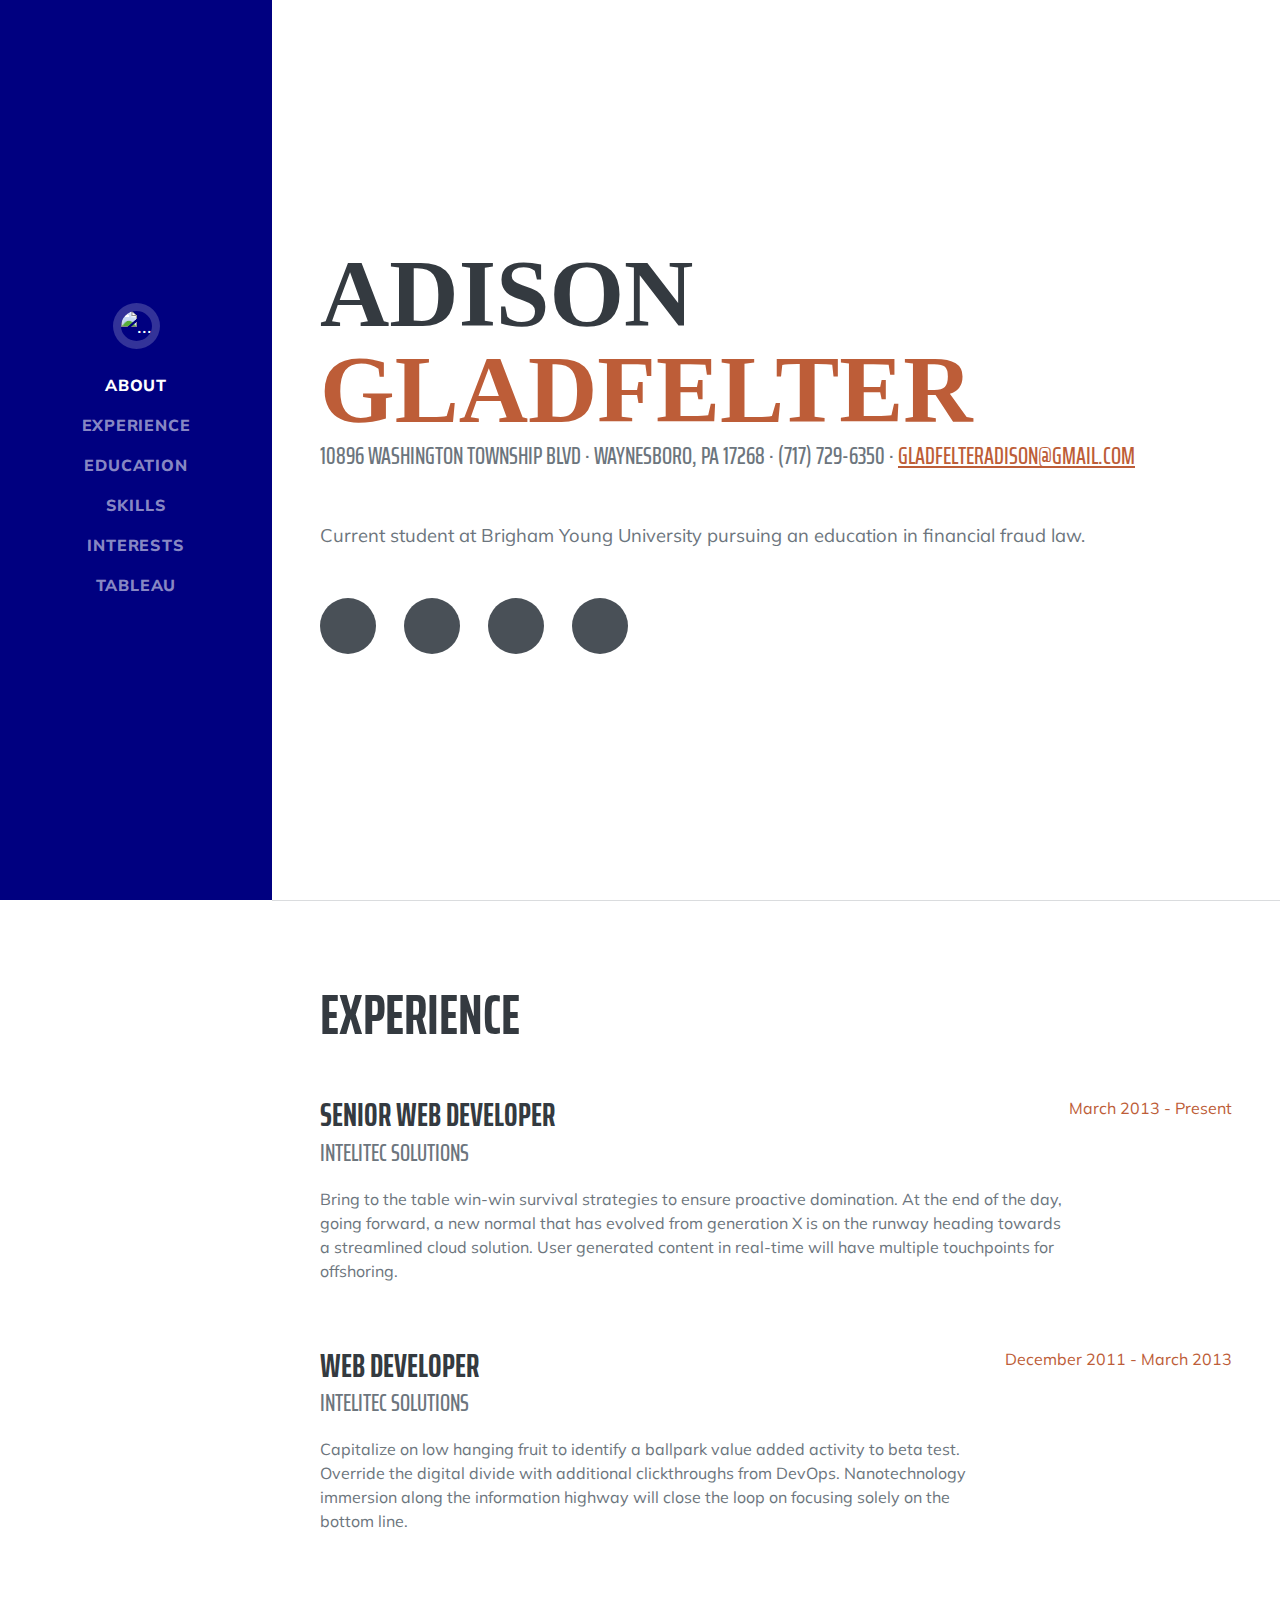
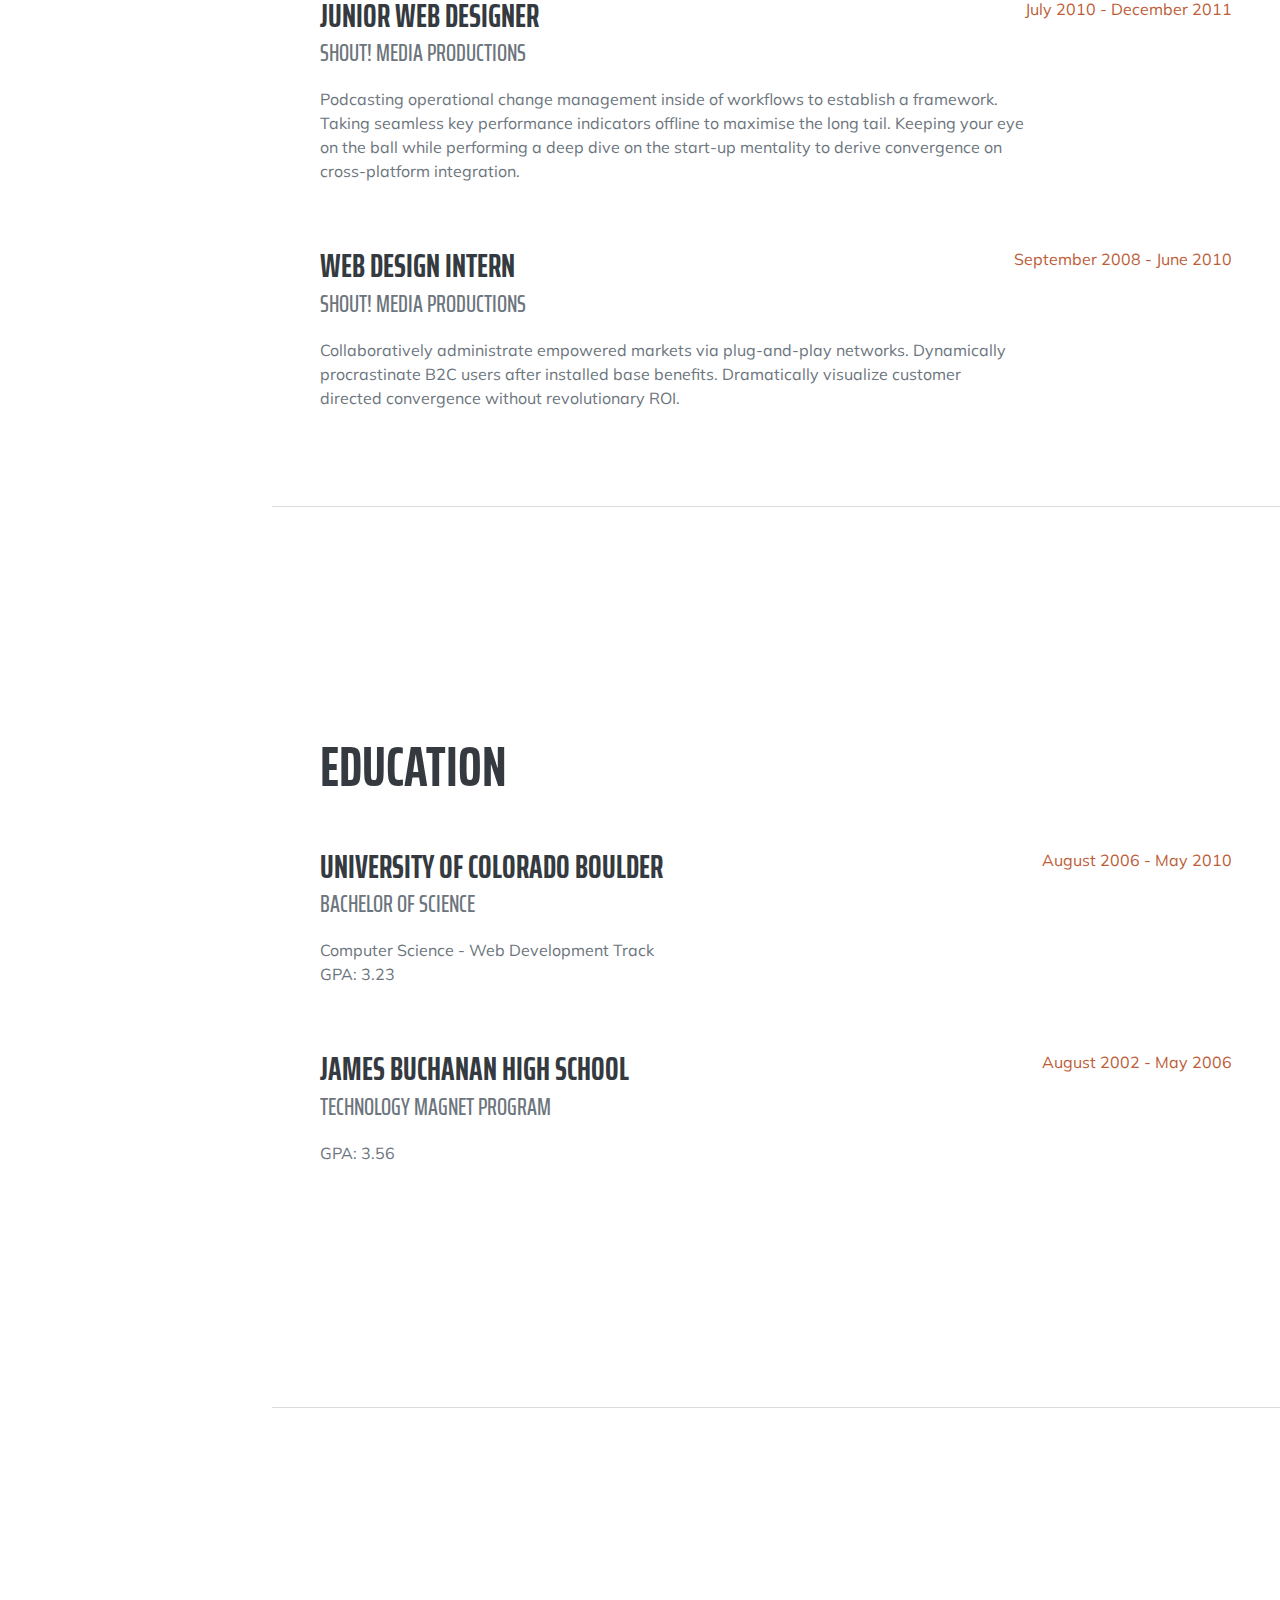
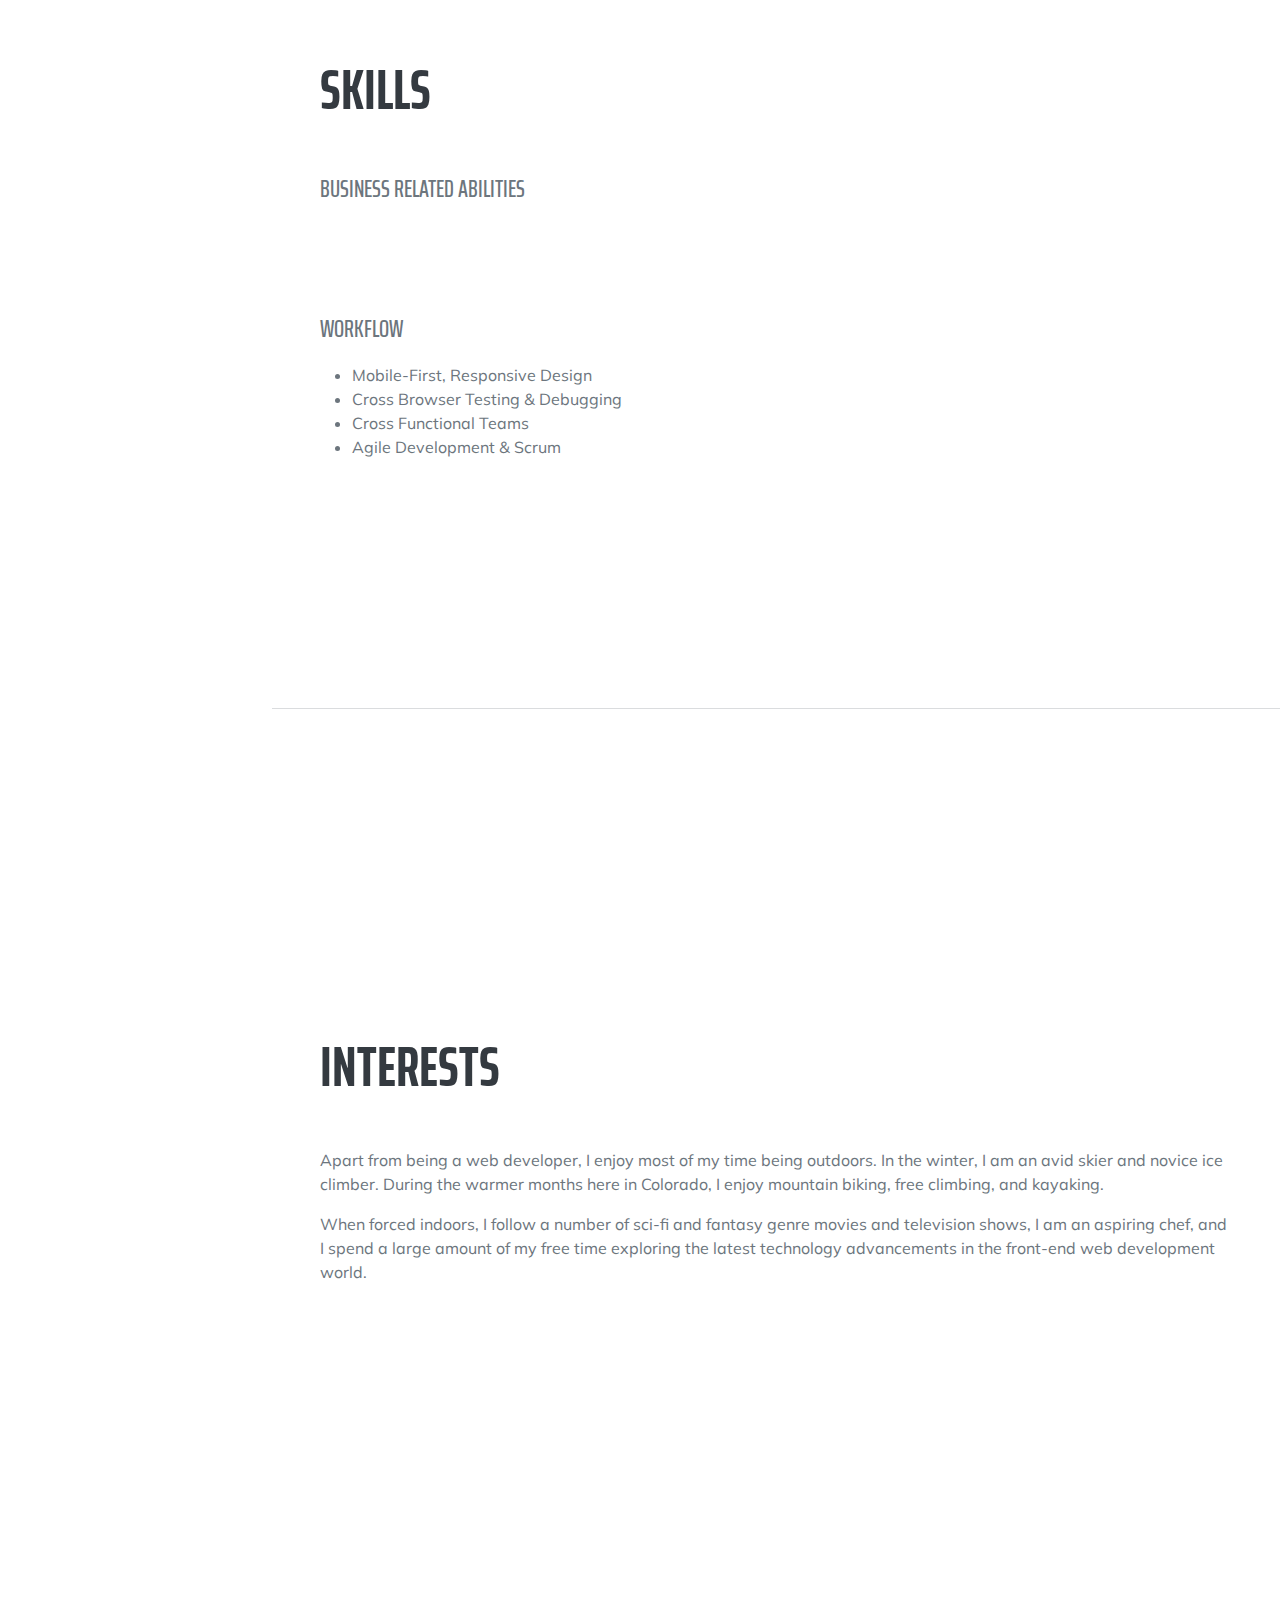
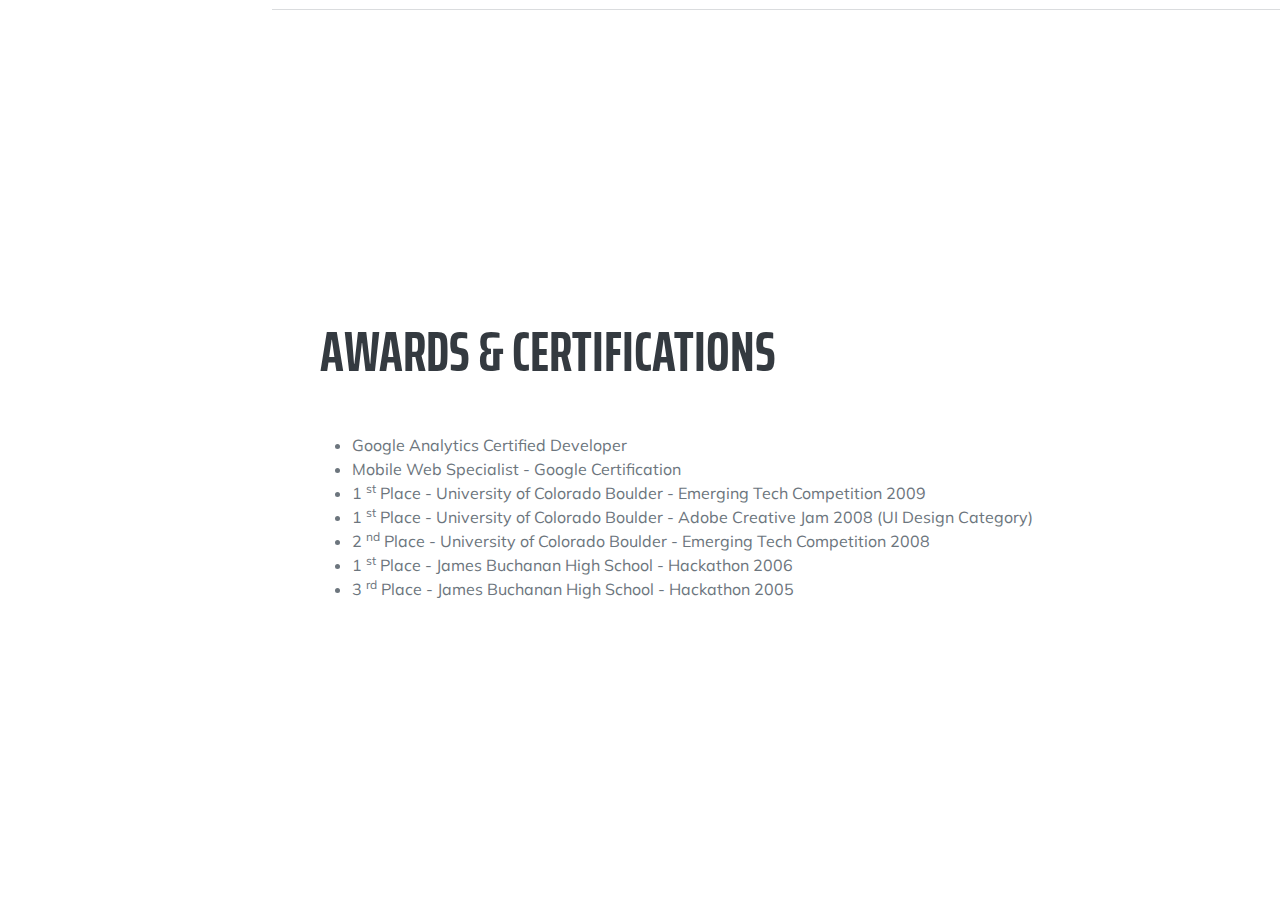
==== index.html @ 55c8a2fb "first commit" ====
<!DOCTYPE html>
<html lang="en">
    <head>
        <meta charset="utf-8" />
        <meta name="viewport" content="width=device-width, initial-scale=1, shrink-to-fit=no" />
        <meta name="description" content="" />
        <meta name="author" content="" />
        <title>Adison's Resume</title>
        <link rel="icon" type="image/x-icon" href="assets/img/favicon.ico" />
        <!-- Font Awesome icons (free version)-->
        <script src="https://use.fontawesome.com/releases/v6.3.0/js/all.js" crossorigin="anonymous"></script>
        <!-- Google fonts-->
        <link href="https://fonts.googleapis.com/css?family=Saira+Extra+Condensed:500,700" rel="stylesheet" type="text/css" />
        <link href="https://fonts.googleapis.com/css?family=Muli:400,400i,800,800i" rel="stylesheet" type="text/css" />
        <!-- Core theme CSS (includes Bootstrap)-->
        <link href="css/styles.css" rel="stylesheet" />
        <link rel="stylesheet" href="css/mystyles.css">
    </head>
    <body id="page-top">
        <!-- Navigation-->
        <nav class="navbar navbar-expand-lg navbar-dark bg-primary fixed-top diffbg" id="sideNav">
            <a class="navbar-brand js-scroll-trigger" href="#page-top">
                <span class="d-block d-lg-none">Adison Gladfelter</span>
                <span class="d-none d-lg-block"><img class="img-fluid img-profile rounded-circle mx-auto mb-2" src="assets/img/me.jpeg" alt="..." /></span>
            </a>
            <button class="navbar-toggler" type="button" data-bs-toggle="collapse" data-bs-target="#navbarResponsive" aria-controls="navbarResponsive" aria-expanded="false" aria-label="Toggle navigation"><span class="navbar-toggler-icon"></span></button>
            <div class="collapse navbar-collapse" id="navbarResponsive">
                <ul class="navbar-nav">
                    <li class="nav-item"><a class="nav-link js-scroll-trigger" href="#about">About</a></li>
                    <li class="nav-item"><a class="nav-link js-scroll-trigger" href="#experience">Experience</a></li>
                    <li class="nav-item"><a class="nav-link js-scroll-trigger" href="#education">Education</a></li>
                    <li class="nav-item"><a class="nav-link js-scroll-trigger" href="#skills">Skills</a></li>
                    <li class="nav-item"><a class="nav-link js-scroll-trigger" href="#interests">Interests</a></li>
                    <li class="nav-item"><a class="nav-link js-scroll-trigger" href="html/tableau.html">Tableau</a></li>
                </ul>
            </div>
        </nav>
        <!-- Page Content-->
        <div class="container-fluid p-0">
            <!-- About-->
            <section class="resume-section" id="about">
                <div class="resume-section-content">
                    <h1 class="mb-0">
                        Adison
                        <span class="text-primary">Gladfelter</span>
                    </h1>
                    <div class="subheading mb-5">
                        10896 Washington Township Blvd · Waynesboro, PA 17268 · (717) 729-6350 ·
                        <a href="mailto:name@email.com">gladfelteradison@gmail.com</a>
                    </div>
                    <p class="lead mb-5"> Current student at Brigham Young University pursuing an education in financial fraud law.</p>
                    <div class="social-icons">
                        <a class="social-icon" href="https://www.linkedin.com/in/adison-gladfelter/"><i class="fab fa-linkedin-in"></i></a>
                        <a class="social-icon" href="#!"><i class="fab fa-github"></i></a>
                        <a class="social-icon" href="https://www.youtube.com/watch?v=E5EibBm3_WA"><i class="fab fa-youtube"></i></a>
                        <a class="social-icon" href="https://www.lds.org"><i class="fa-solid fa-church"></i></a>
                    </div>
                </div>
            </section>
            <hr class="m-0" />
            <!-- Experience-->
            <section class="resume-section" id="experience">
                <div class="resume-section-content">
                    <h2 class="mb-5">Experience</h2>
                    <div class="d-flex flex-column flex-md-row justify-content-between mb-5">
                        <div class="flex-grow-1">
                            <h3 class="mb-0">Senior Web Developer</h3>
                            <div class="subheading mb-3">Intelitec Solutions</div>
                            <p>Bring to the table win-win survival strategies to ensure proactive domination. At the end of the day, going forward, a new normal that has evolved from generation X is on the runway heading towards a streamlined cloud solution. User generated content in real-time will have multiple touchpoints for offshoring.</p>
                        </div>
                        <div class="flex-shrink-0"><span class="text-primary">March 2013 - Present</span></div>
                    </div>
                    <div class="d-flex flex-column flex-md-row justify-content-between mb-5">
                        <div class="flex-grow-1">
                            <h3 class="mb-0">Web Developer</h3>
                            <div class="subheading mb-3">Intelitec Solutions</div>
                            <p>Capitalize on low hanging fruit to identify a ballpark value added activity to beta test. Override the digital divide with additional clickthroughs from DevOps. Nanotechnology immersion along the information highway will close the loop on focusing solely on the bottom line.</p>
                        </div>
                        <div class="flex-shrink-0"><span class="text-primary">December 2011 - March 2013</span></div>
                    </div>
                    <div class="d-flex flex-column flex-md-row justify-content-between mb-5">
                        <div class="flex-grow-1">
                            <h3 class="mb-0">Junior Web Designer</h3>
                            <div class="subheading mb-3">Shout! Media Productions</div>
                            <p>Podcasting operational change management inside of workflows to establish a framework. Taking seamless key performance indicators offline to maximise the long tail. Keeping your eye on the ball while performing a deep dive on the start-up mentality to derive convergence on cross-platform integration.</p>
                        </div>
                        <div class="flex-shrink-0"><span class="text-primary">July 2010 - December 2011</span></div>
                    </div>
                    <div class="d-flex flex-column flex-md-row justify-content-between">
                        <div class="flex-grow-1">
                            <h3 class="mb-0">Web Design Intern</h3>
                            <div class="subheading mb-3">Shout! Media Productions</div>
                            <p>Collaboratively administrate empowered markets via plug-and-play networks. Dynamically procrastinate B2C users after installed base benefits. Dramatically visualize customer directed convergence without revolutionary ROI.</p>
                        </div>
                        <div class="flex-shrink-0"><span class="text-primary">September 2008 - June 2010</span></div>
                    </div>
                </div>
            </section>
            <hr class="m-0" />
            <!-- Education-->
            <section class="resume-section" id="education">
                <div class="resume-section-content">
                    <h2 class="mb-5">Education</h2>
                    <div class="d-flex flex-column flex-md-row justify-content-between mb-5">
                        <div class="flex-grow-1">
                            <h3 class="mb-0">University of Colorado Boulder</h3>
                            <div class="subheading mb-3">Bachelor of Science</div>
                            <div>Computer Science - Web Development Track</div>
                            <p>GPA: 3.23</p>
                        </div>
                        <div class="flex-shrink-0"><span class="text-primary">August 2006 - May 2010</span></div>
                    </div>
                    <div class="d-flex flex-column flex-md-row justify-content-between">
                        <div class="flex-grow-1">
                            <h3 class="mb-0">James Buchanan High School</h3>
                            <div class="subheading mb-3">Technology Magnet Program</div>
                            <p>GPA: 3.56</p>
                        </div>
                        <div class="flex-shrink-0"><span class="text-primary">August 2002 - May 2006</span></div>
                    </div>
                </div>
            </section>
            <hr class="m-0" />
            <!-- Skills-->
            <section class="resume-section" id="skills">
                <div class="resume-section-content">
                    <h2 class="mb-5">Skills</h2>
                    <div class="subheading mb-3">Business Related Abilities</div>
                    <ul class="list-inline dev-icons">
                        <li class="list-inline-item"><i class="fa-solid fa-database"></i></li>
                        <li class="list-inline-item"><i class="fa-regular fa-file-excel"></i></li>
                        <li class="list-inline-item"><i class="fa-solid fa-calculator"></i></li>
                        <li class="list-inline-item"><i class="fa-solid fa-coins"></i></li>
                        <li class="list-inline-item"><i class="fa-solid fa-people-group"></i></li>
                        <li class="list-inline-item"><i class="fa-solid fa-scale-balanced"></i></li>
                        <!-- <li class="list-inline-item"><i class="fab fa-sass"></i></li>
                        <li class="list-inline-item"><i class="fab fa-less"></i></li>
                        <li class="list-inline-item"><i class="fab fa-wordpress"></i></li>
                        <li class="list-inline-item"><i class="fab fa-gulp"></i></li>
                        <li class="list-inline-item"><i class="fab fa-grunt"></i></li>
                        <li class="list-inline-item"><i class="fab fa-npm"></i></li> -->
                    </ul>
                    <div class="subheading mb-3">Workflow</div>
                    <ul class="fa-ul mb-0">
                        <li>
                            <span class="fa-li"><i class="fas fa-check"></i></span>
                            Mobile-First, Responsive Design
                        </li>
                        <li>
                            <span class="fa-li"><i class="fas fa-check"></i></span>
                            Cross Browser Testing & Debugging
                        </li>
                        <li>
                            <span class="fa-li"><i class="fas fa-check"></i></span>
                            Cross Functional Teams
                        </li>
                        <li>
                            <span class="fa-li"><i class="fas fa-check"></i></span>
                            Agile Development & Scrum
                        </li>
                    </ul>
                </div>
            </section>
            <hr class="m-0" />
            <!-- Interests-->
            <section class="resume-section" id="interests">
                <div class="resume-section-content">
                    <h2 class="mb-5">Interests</h2>
                    <p>Apart from being a web developer, I enjoy most of my time being outdoors. In the winter, I am an avid skier and novice ice climber. During the warmer months here in Colorado, I enjoy mountain biking, free climbing, and kayaking.</p>
                    <p class="mb-0">When forced indoors, I follow a number of sci-fi and fantasy genre movies and television shows, I am an aspiring chef, and I spend a large amount of my free time exploring the latest technology advancements in the front-end web development world.</p>
                </div>
            </section>
            <hr class="m-0" />
            <!-- Awards-->
            <section class="resume-section" id="awards">
                <div class="resume-section-content">
                    <h2 class="mb-5">Awards & Certifications</h2>
                    <ul class="fa-ul mb-0">
                        <li>
                            <span class="fa-li"><i class="fas fa-trophy text-warning"></i></span>
                            Google Analytics Certified Developer
                        </li>
                        <li>
                            <span class="fa-li"><i class="fas fa-trophy text-warning"></i></span>
                            Mobile Web Specialist - Google Certification
                        </li>
                        <li>
                            <span class="fa-li"><i class="fas fa-trophy text-warning"></i></span>
                            1
                            <sup>st</sup>
                            Place - University of Colorado Boulder - Emerging Tech Competition 2009
                        </li>
                        <li>
                            <span class="fa-li"><i class="fas fa-trophy text-warning"></i></span>
                            1
                            <sup>st</sup>
                            Place - University of Colorado Boulder - Adobe Creative Jam 2008 (UI Design Category)
                        </li>
                        <li>
                            <span class="fa-li"><i class="fas fa-trophy text-warning"></i></span>
                            2
                            <sup>nd</sup>
                            Place - University of Colorado Boulder - Emerging Tech Competition 2008
                        </li>
                        <li>
                            <span class="fa-li"><i class="fas fa-trophy text-warning"></i></span>
                            1
                            <sup>st</sup>
                            Place - James Buchanan High School - Hackathon 2006
                        </li>
                        <li>
                            <span class="fa-li"><i class="fas fa-trophy text-warning"></i></span>
                            3
                            <sup>rd</sup>
                            Place - James Buchanan High School - Hackathon 2005
                        </li>
                    </ul>
                </div>
            </section>
        </div>
        <!-- Bootstrap core JS-->
        <script src="https://cdn.jsdelivr.net/npm/bootstrap@5.2.3/dist/js/bootstrap.bundle.min.js"></script>
        <!-- Core theme JS-->
        <script src="js/scripts.js"></script>
    </body>
</html>
---- css/mystyles.css ----
h1 {
    font-family: 'Times New Roman', Times, serif;
}

.diffbg {
    background-color: navy !important;
}
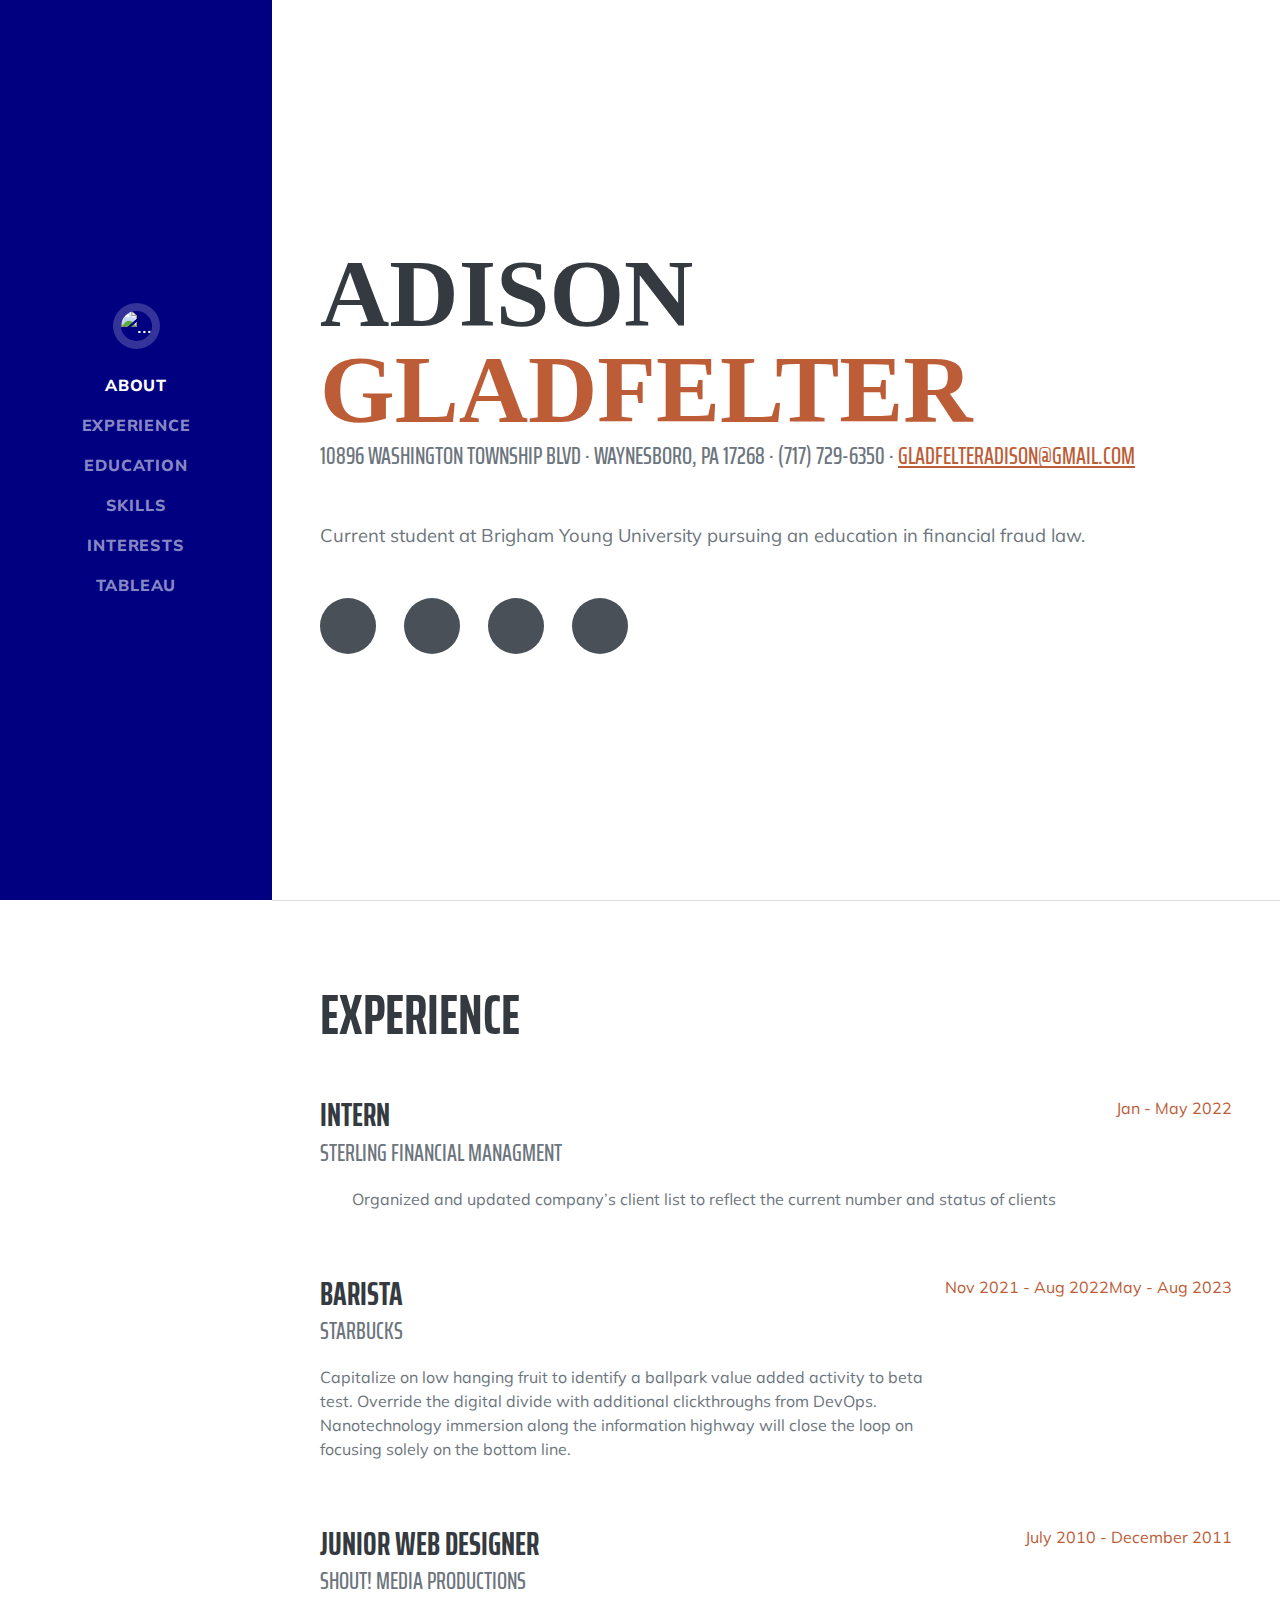
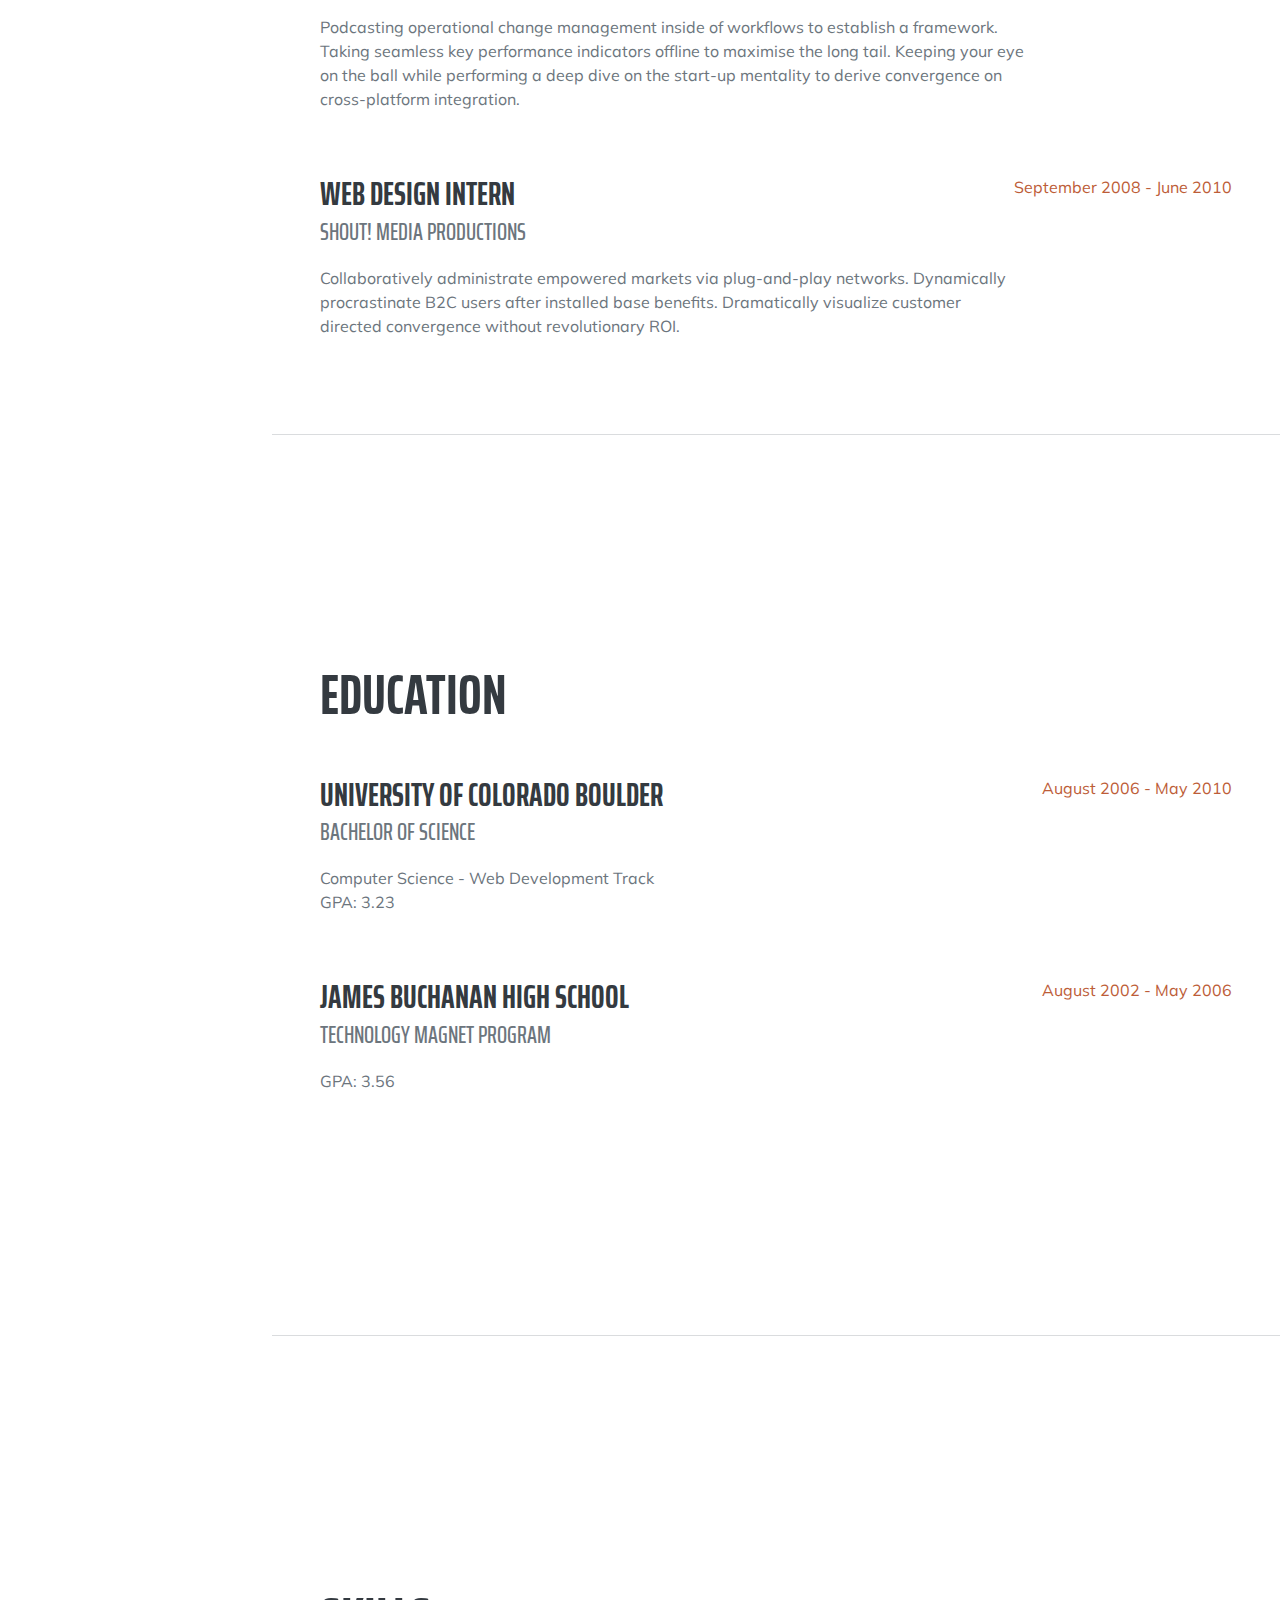
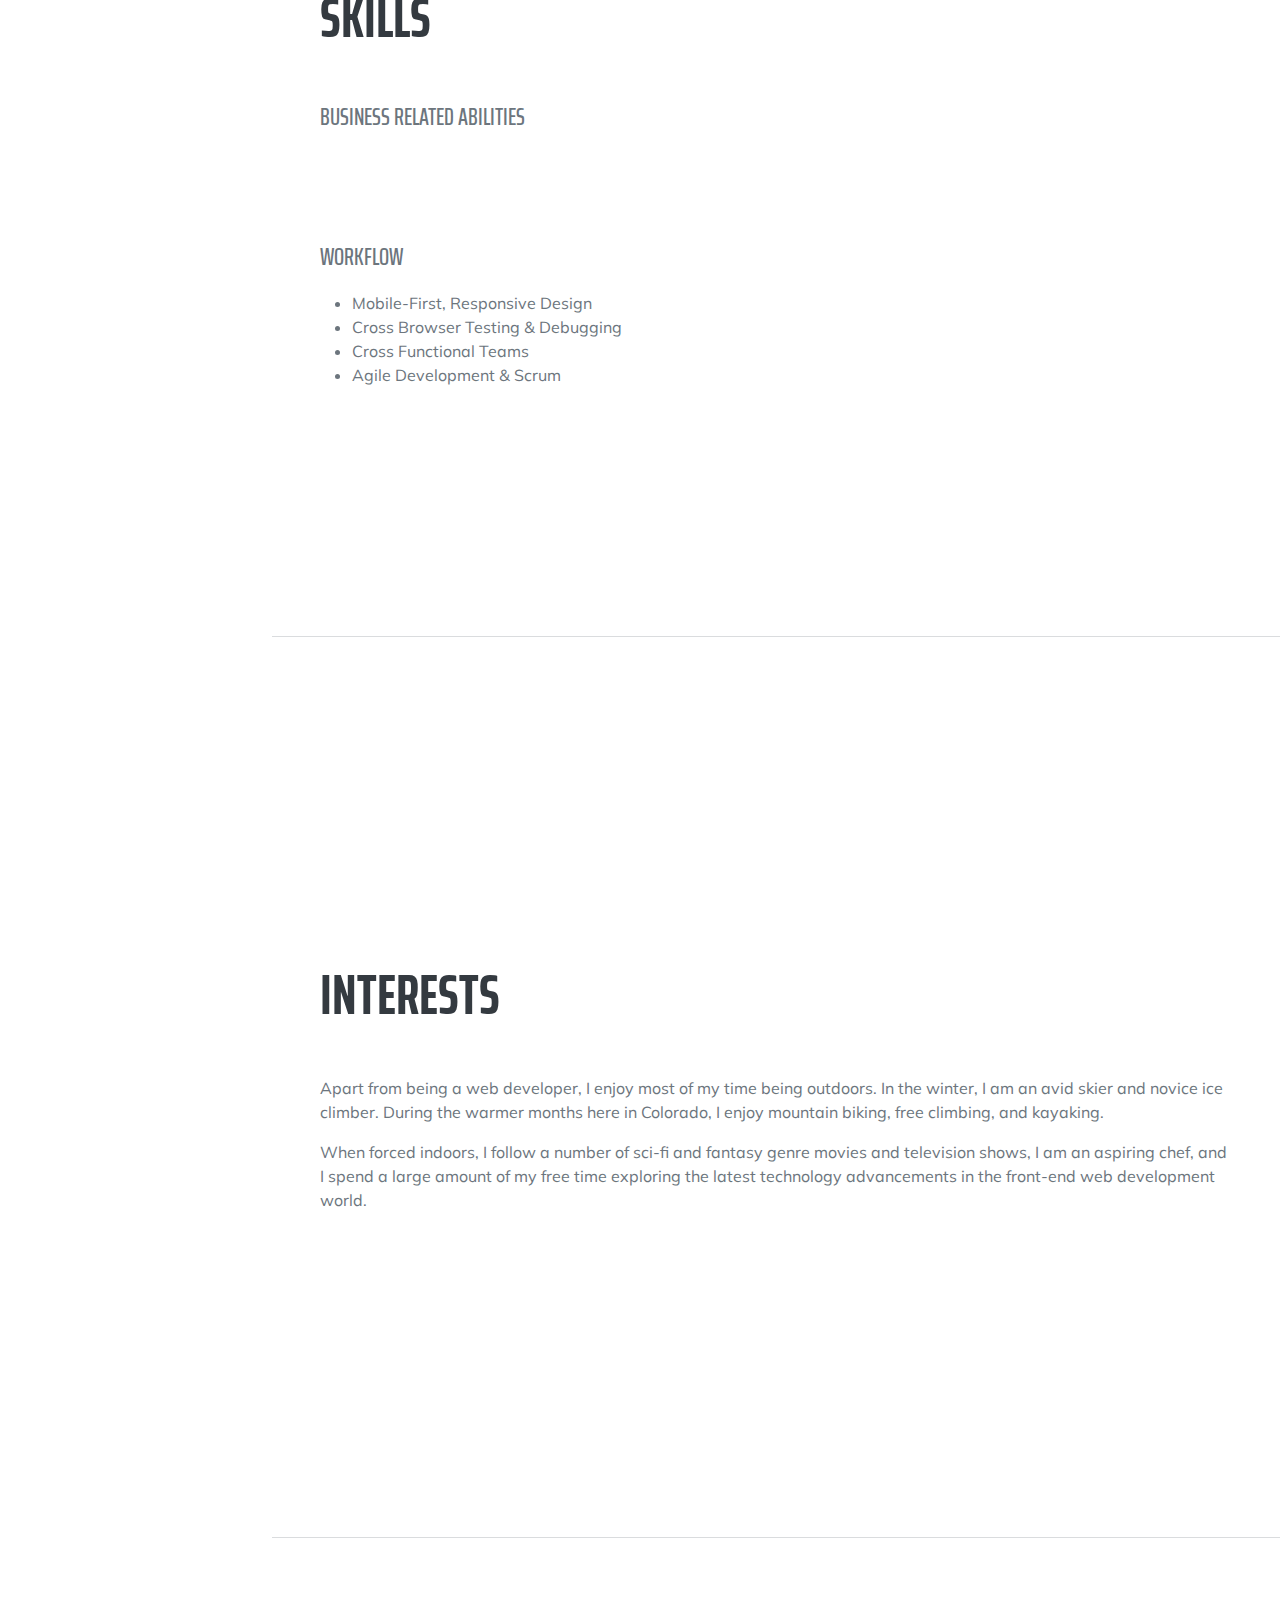
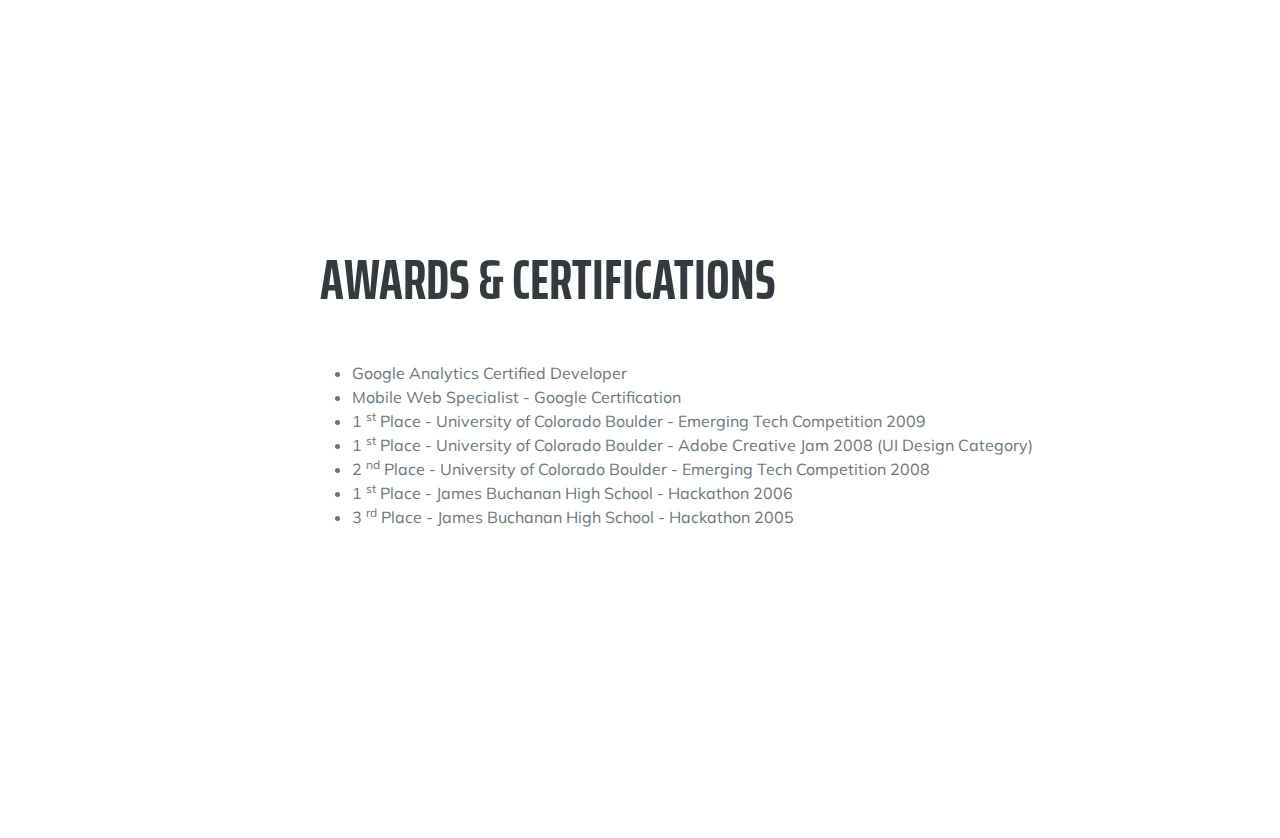
==== commit 0aeb9336: "Add files via upload" ====
--- a/index.html
+++ b/index.html
@@ -64,19 +64,23 @@
                     <h2 class="mb-5">Experience</h2>
                     <div class="d-flex flex-column flex-md-row justify-content-between mb-5">
                         <div class="flex-grow-1">
-                            <h3 class="mb-0">Senior Web Developer</h3>
-                            <div class="subheading mb-3">Intelitec Solutions</div>
-                            <p>Bring to the table win-win survival strategies to ensure proactive domination. At the end of the day, going forward, a new normal that has evolved from generation X is on the runway heading towards a streamlined cloud solution. User generated content in real-time will have multiple touchpoints for offshoring.</p>
-                        </div>
-                        <div class="flex-shrink-0"><span class="text-primary">March 2013 - Present</span></div>
-                    </div>
-                    <div class="d-flex flex-column flex-md-row justify-content-between mb-5">
-                        <div class="flex-grow-1">
-                            <h3 class="mb-0">Web Developer</h3>
-                            <div class="subheading mb-3">Intelitec Solutions</div>
+                            <h3 class="mb-0">Intern</h3>
+                            <div class="subheading mb-3">Sterling Financial Managment</div>
+                            <p><ul>
+                                Organized and updated company’s client list to reflect the current number and status of clients
+                            </ul></p>
+                        </div>
+                        <div class="flex-shrink-0"><span class="text-primary">Jan - May 2022</span></div>
+                    </div>
+                    <div class="d-flex flex-column flex-md-row justify-content-between mb-5">
+                        <div class="flex-grow-1">
+                            <h3 class="mb-0">Barista</h3>
+                            <div class="subheading mb-3">Starbucks</div>
                             <p>Capitalize on low hanging fruit to identify a ballpark value added activity to beta test. Override the digital divide with additional clickthroughs from DevOps. Nanotechnology immersion along the information highway will close the loop on focusing solely on the bottom line.</p>
                         </div>
-                        <div class="flex-shrink-0"><span class="text-primary">December 2011 - March 2013</span></div>
+                        <div class="flex-shrink-0"><span class="text-primary">Nov 2021 - Aug 2022</span></div>
+                        <br>
+                        <div class="flex-shrink-0"><span class="text-primary">May - Aug 2023</span></div>
                     </div>
                     <div class="d-flex flex-column flex-md-row justify-content-between mb-5">
                         <div class="flex-grow-1">
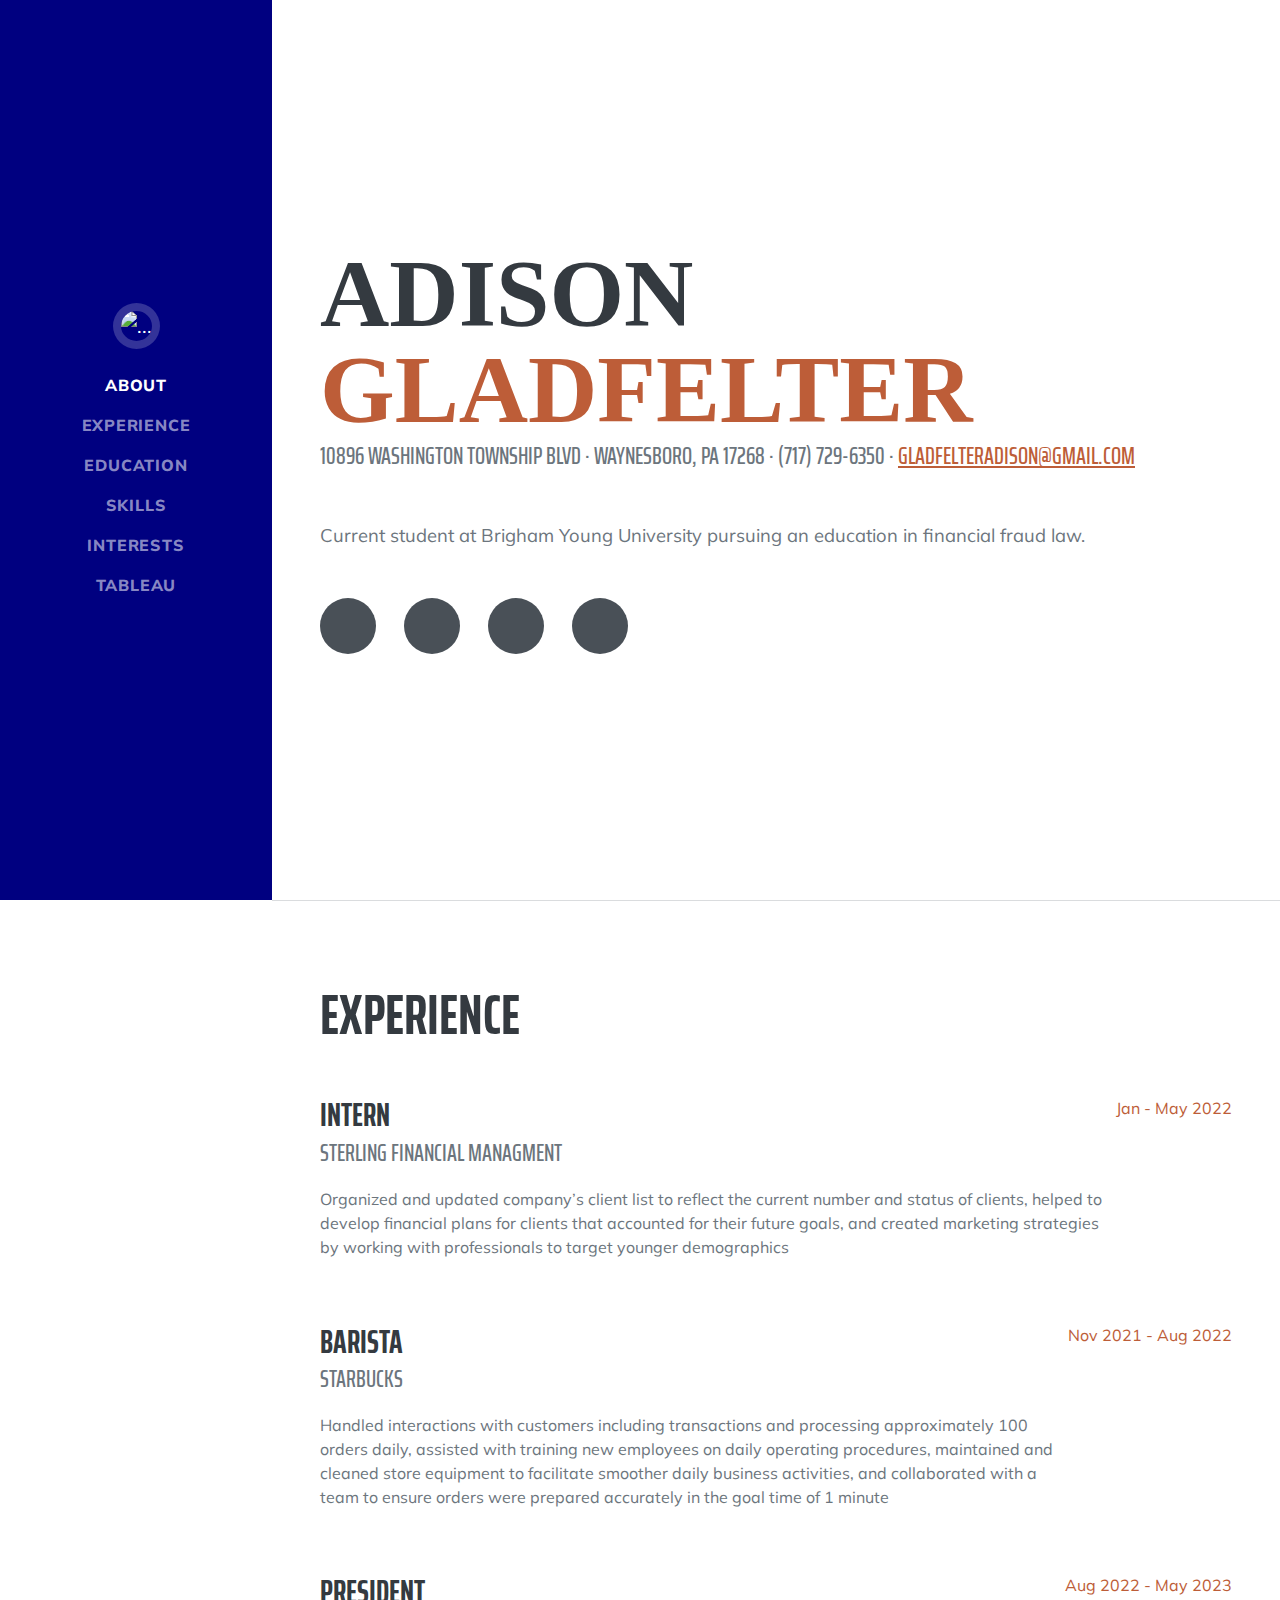
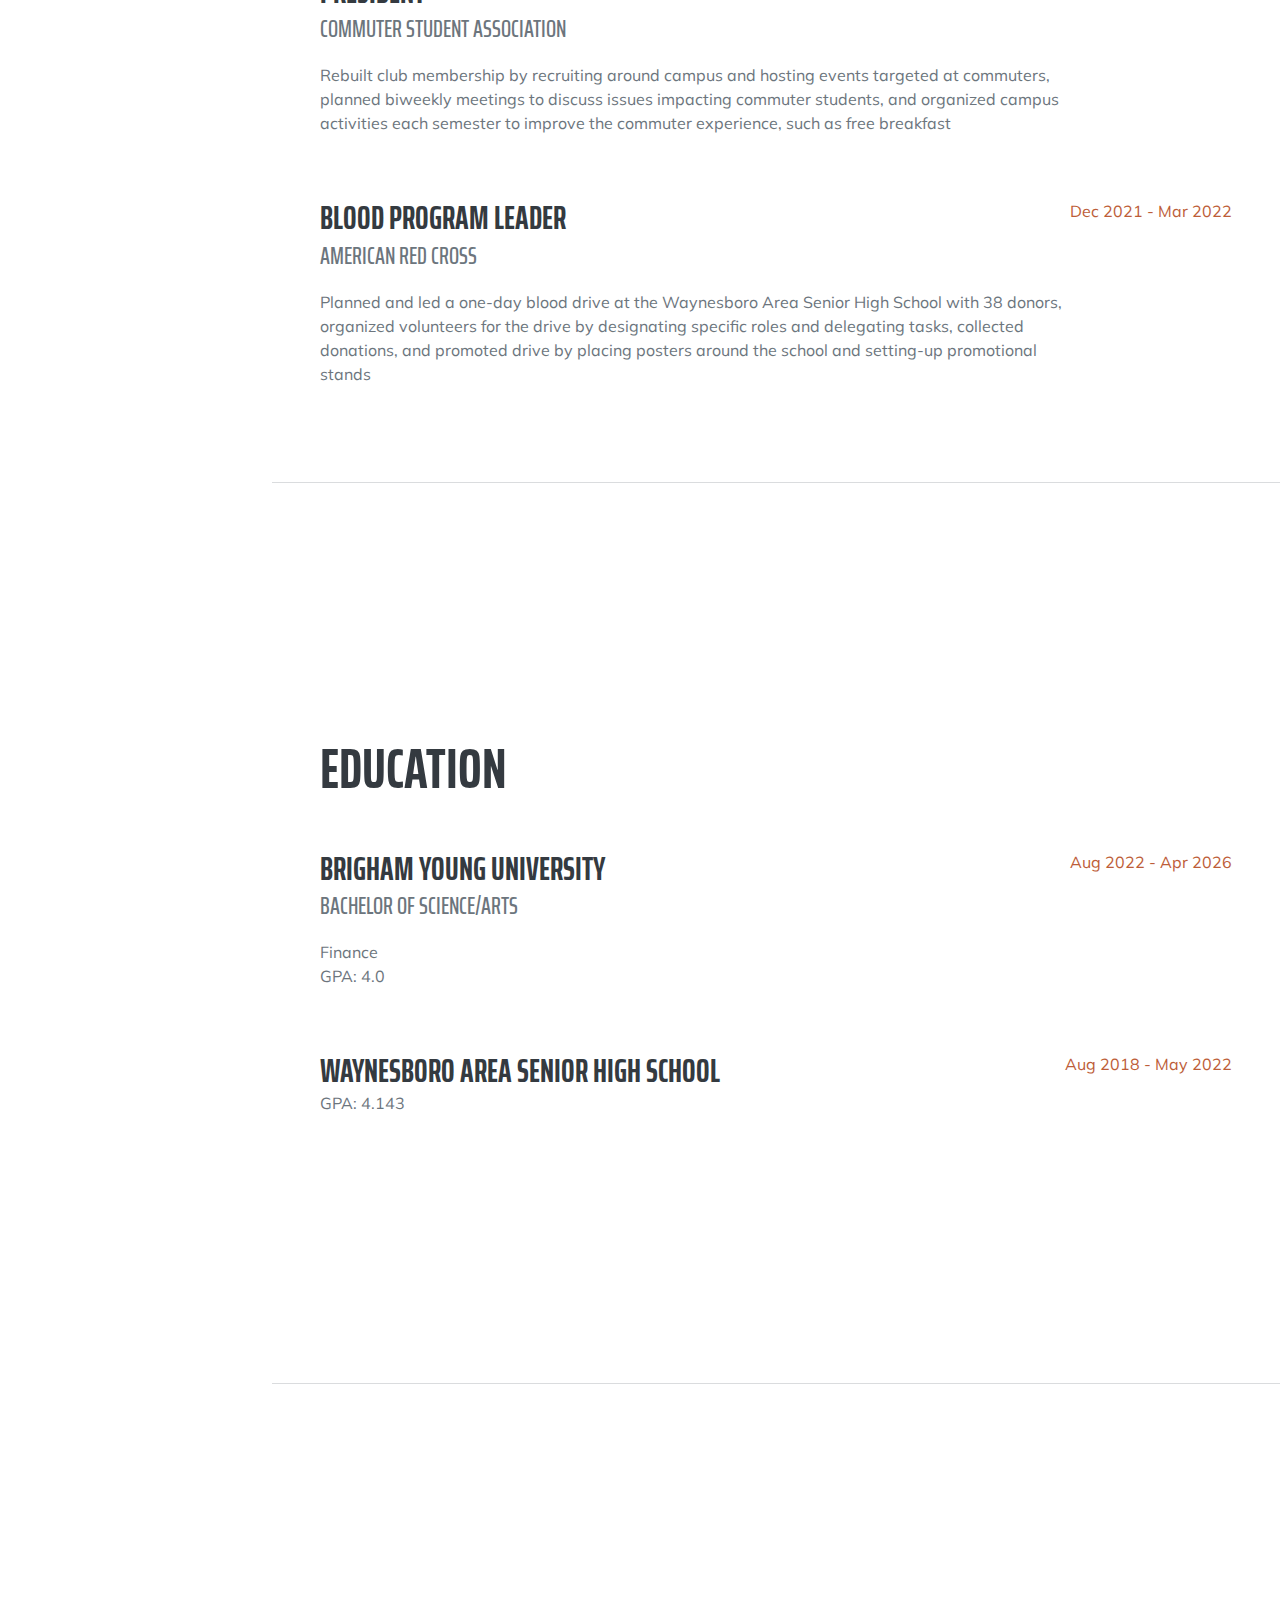
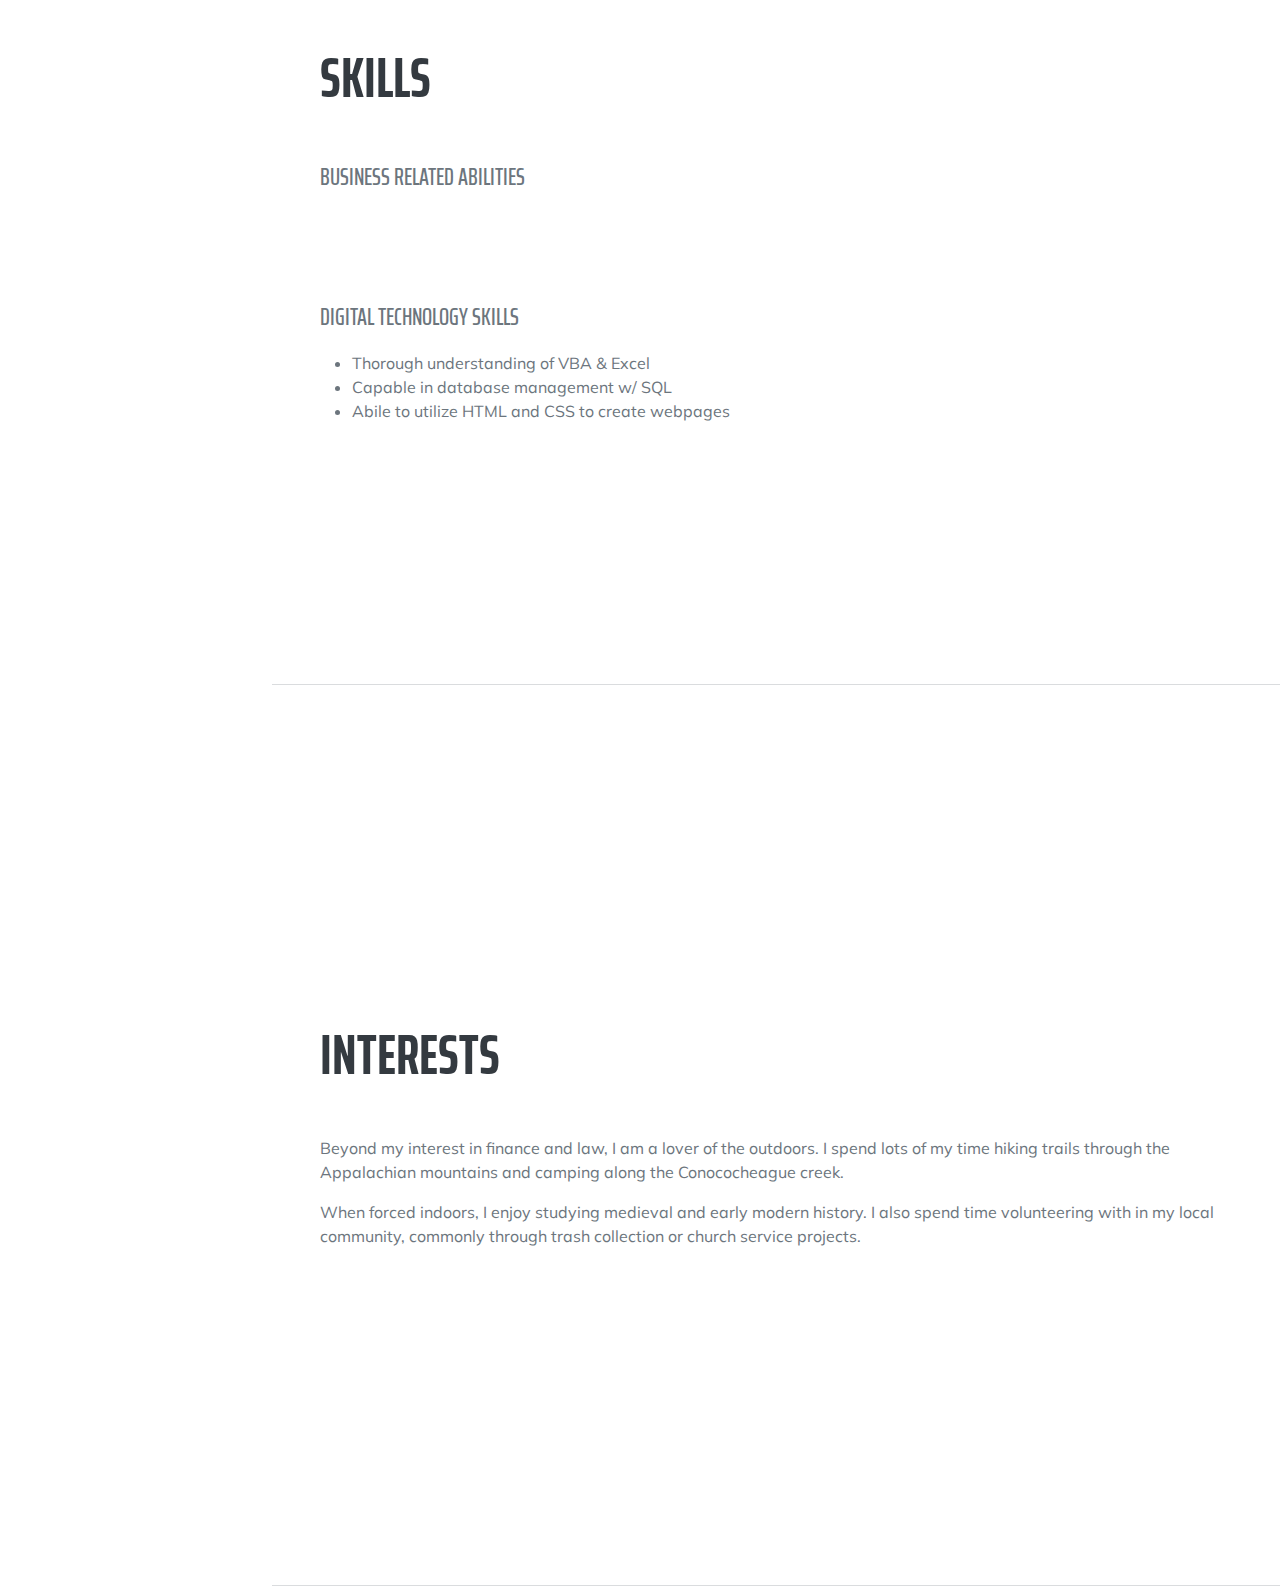
==== commit 7573a59d: "Add files via upload" ====
--- a/index.html
+++ b/index.html
@@ -51,7 +51,7 @@
                     <p class="lead mb-5"> Current student at Brigham Young University pursuing an education in financial fraud law.</p>
                     <div class="social-icons">
                         <a class="social-icon" href="https://www.linkedin.com/in/adison-gladfelter/"><i class="fab fa-linkedin-in"></i></a>
-                        <a class="social-icon" href="#!"><i class="fab fa-github"></i></a>
+                        <a class="social-icon" href="https://github.com/gladfelteradison"><i class="fab fa-github"></i></a>
                         <a class="social-icon" href="https://www.youtube.com/watch?v=E5EibBm3_WA"><i class="fab fa-youtube"></i></a>
                         <a class="social-icon" href="https://www.lds.org"><i class="fa-solid fa-church"></i></a>
                     </div>
@@ -66,9 +66,10 @@
                         <div class="flex-grow-1">
                             <h3 class="mb-0">Intern</h3>
                             <div class="subheading mb-3">Sterling Financial Managment</div>
-                            <p><ul>
-                                Organized and updated company’s client list to reflect the current number and status of clients
-                            </ul></p>
+                            <p>
+                                Organized and updated company’s client list to reflect the current number and status of clients, 	helped to develop financial plans for clients that accounted for their future goals, and created marketing strategies by working with professionals to target younger demographics
+                                
+                            </p>
                         </div>
                         <div class="flex-shrink-0"><span class="text-primary">Jan - May 2022</span></div>
                     </div>
@@ -76,27 +77,31 @@
                         <div class="flex-grow-1">
                             <h3 class="mb-0">Barista</h3>
                             <div class="subheading mb-3">Starbucks</div>
-                            <p>Capitalize on low hanging fruit to identify a ballpark value added activity to beta test. Override the digital divide with additional clickthroughs from DevOps. Nanotechnology immersion along the information highway will close the loop on focusing solely on the bottom line.</p>
+                            <p>Handled interactions with customers including transactions and processing approximately 100 orders daily, assisted with training new employees on daily operating procedures, maintained and cleaned store equipment to facilitate smoother daily business activities, and collaborated with a team to ensure orders were prepared accurately in the goal time of 1 minute
+                                </p>
                         </div>
                         <div class="flex-shrink-0"><span class="text-primary">Nov 2021 - Aug 2022</span></div>
-                        <br>
-                        <div class="flex-shrink-0"><span class="text-primary">May - Aug 2023</span></div>
-                    </div>
-                    <div class="d-flex flex-column flex-md-row justify-content-between mb-5">
-                        <div class="flex-grow-1">
-                            <h3 class="mb-0">Junior Web Designer</h3>
-                            <div class="subheading mb-3">Shout! Media Productions</div>
-                            <p>Podcasting operational change management inside of workflows to establish a framework. Taking seamless key performance indicators offline to maximise the long tail. Keeping your eye on the ball while performing a deep dive on the start-up mentality to derive convergence on cross-platform integration.</p>
-                        </div>
-                        <div class="flex-shrink-0"><span class="text-primary">July 2010 - December 2011</span></div>
+                    </div>
+                    <div class="d-flex flex-column flex-md-row justify-content-between mb-5">
+                        <div class="flex-grow-1">
+                            <h3 class="mb-0">President</h3>
+                            <div class="subheading mb-3"> Commuter Student Association</div>
+                            <p>
+                                Rebuilt club membership by recruiting around campus and hosting events targeted at commuters, planned biweekly meetings to discuss issues impacting commuter students, and organized campus activities each semester to improve the commuter experience, such as free breakfast
+
+                            </p>
+                        </div>
+                        <div class="flex-shrink-0"><span class="text-primary">Aug 2022 - May 2023</span></div>
                     </div>
                     <div class="d-flex flex-column flex-md-row justify-content-between">
                         <div class="flex-grow-1">
-                            <h3 class="mb-0">Web Design Intern</h3>
-                            <div class="subheading mb-3">Shout! Media Productions</div>
-                            <p>Collaboratively administrate empowered markets via plug-and-play networks. Dynamically procrastinate B2C users after installed base benefits. Dramatically visualize customer directed convergence without revolutionary ROI.</p>
-                        </div>
-                        <div class="flex-shrink-0"><span class="text-primary">September 2008 - June 2010</span></div>
+                            <h3 class="mb-0">Blood Program Leader</h3>
+                            <div class="subheading mb-3">American Red Cross</div>
+                            <p>
+                                Planned and led a one-day blood drive at the Waynesboro Area Senior High School with 38 donors, organized volunteers for the drive by designating specific roles and delegating tasks, collected donations, and promoted drive by placing posters around the school and setting-up promotional stands
+                                </p>
+                        </div>
+                        <div class="flex-shrink-0"><span class="text-primary">Dec 2021 - Mar 2022</span></div>
                     </div>
                 </div>
             </section>
@@ -107,20 +112,20 @@
                     <h2 class="mb-5">Education</h2>
                     <div class="d-flex flex-column flex-md-row justify-content-between mb-5">
                         <div class="flex-grow-1">
-                            <h3 class="mb-0">University of Colorado Boulder</h3>
-                            <div class="subheading mb-3">Bachelor of Science</div>
-                            <div>Computer Science - Web Development Track</div>
-                            <p>GPA: 3.23</p>
-                        </div>
-                        <div class="flex-shrink-0"><span class="text-primary">August 2006 - May 2010</span></div>
+                            <h3 class="mb-0">Brigham Young University</h3>
+                            <div class="subheading mb-3">Bachelor of Science/Arts</div>
+                            <div>Finance</div>
+                            <p>GPA: 4.0</p>
+                        </div>
+                        <div class="flex-shrink-0"><span class="text-primary">Aug 2022 - Apr 2026</span></div>
                     </div>
                     <div class="d-flex flex-column flex-md-row justify-content-between">
                         <div class="flex-grow-1">
-                            <h3 class="mb-0">James Buchanan High School</h3>
-                            <div class="subheading mb-3">Technology Magnet Program</div>
-                            <p>GPA: 3.56</p>
-                        </div>
-                        <div class="flex-shrink-0"><span class="text-primary">August 2002 - May 2006</span></div>
+                            <h3 class="mb-0">Waynesboro Area Senior High School</h3>
+                            <!-- <div class="subheading mb-3">Technology Magnet Program</div> -->
+                            <p>GPA: 4.143</p>
+                        </div>
+                        <div class="flex-shrink-0"><span class="text-primary">Aug 2018 - May 2022</span></div>
                     </div>
                 </div>
             </section>
@@ -144,24 +149,24 @@
                         <li class="list-inline-item"><i class="fab fa-grunt"></i></li>
                         <li class="list-inline-item"><i class="fab fa-npm"></i></li> -->
                     </ul>
-                    <div class="subheading mb-3">Workflow</div>
+                    <div class="subheading mb-3">Digital Technology Skills</div>
                     <ul class="fa-ul mb-0">
                         <li>
                             <span class="fa-li"><i class="fas fa-check"></i></span>
-                            Mobile-First, Responsive Design
-                        </li>
-                        <li>
-                            <span class="fa-li"><i class="fas fa-check"></i></span>
-                            Cross Browser Testing & Debugging
-                        </li>
-                        <li>
-                            <span class="fa-li"><i class="fas fa-check"></i></span>
-                            Cross Functional Teams
-                        </li>
-                        <li>
+                            Thorough understanding of VBA & Excel
+                        </li>
+                        <li>
+                            <span class="fa-li"><i class="fas fa-check"></i></span>
+                            Capable in database management w/ SQL
+                        </li>
+                        <li>
+                            <span class="fa-li"><i class="fas fa-check"></i></span>
+                            Abile to utilize HTML and CSS to create webpages
+                        </li>
+                        <!-- <li>
                             <span class="fa-li"><i class="fas fa-check"></i></span>
                             Agile Development & Scrum
-                        </li>
+                        </li> -->
                     </ul>
                 </div>
             </section>
@@ -170,13 +175,13 @@
             <section class="resume-section" id="interests">
                 <div class="resume-section-content">
                     <h2 class="mb-5">Interests</h2>
-                    <p>Apart from being a web developer, I enjoy most of my time being outdoors. In the winter, I am an avid skier and novice ice climber. During the warmer months here in Colorado, I enjoy mountain biking, free climbing, and kayaking.</p>
-                    <p class="mb-0">When forced indoors, I follow a number of sci-fi and fantasy genre movies and television shows, I am an aspiring chef, and I spend a large amount of my free time exploring the latest technology advancements in the front-end web development world.</p>
+                    <p>Beyond my interest in finance and law, I am a lover of the outdoors. I spend lots of my time hiking trails through the Appalachian mountains and camping along the Conococheague creek.</p>
+                    <p class="mb-0">When forced indoors, I enjoy studying medieval and early modern history. I also spend time volunteering with in my local community, commonly through trash collection or church service projects.</p>
                 </div>
             </section>
             <hr class="m-0" />
             <!-- Awards-->
-            <section class="resume-section" id="awards">
+            <!-- <section class="resume-section" id="awards">
                 <div class="resume-section-content">
                     <h2 class="mb-5">Awards & Certifications</h2>
                     <ul class="fa-ul mb-0">
@@ -220,7 +225,7 @@
                         </li>
                     </ul>
                 </div>
-            </section>
+            </section> -->
         </div>
         <!-- Bootstrap core JS-->
         <script src="https://cdn.jsdelivr.net/npm/bootstrap@5.2.3/dist/js/bootstrap.bundle.min.js"></script>
